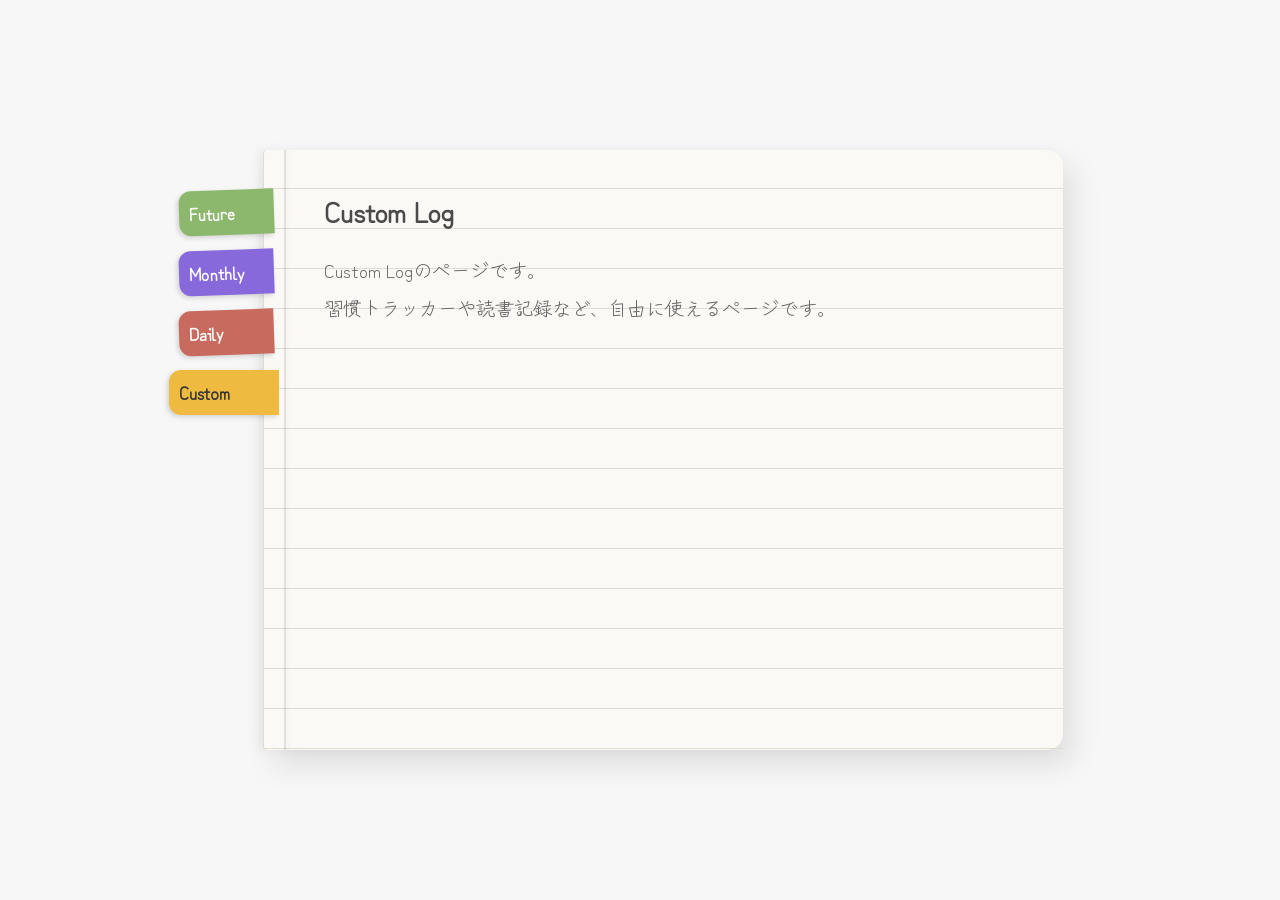
==== custom.html @ d4e5cf7d "custom.html" ====
<!DOCTYPE html>
<html lang="ja">
<head>
  <meta charset="UTF-8">
  <meta name="viewport" content="width=device-width, initial-scale=1.0">
  <title>バレットジャーナル - Custom Log</title>
  <link rel="preconnect" href="https://fonts.googleapis.com">
  <link rel="preconnect" href="https://fonts.gstatic.com" crossorigin>
  <link href="https://fonts.googleapis.com/css2?family=Zen+Kurenaido&display=swap" rel="stylesheet">
  <link rel="stylesheet" href="style.css">
</head>
<body>
  <div class="notebook-container">
    
    <!-- 目次風のサイドインデックス（リンクとして機能します） -->
    <nav class="index-tabs">
      <a href="future.html" class="tab-btn future-log ">Future</a>
      <a href="index.html" class="tab-btn monthly-log ">Monthly</a>
      <a href="daily.html" class="tab-btn daily-log ">Daily</a>
      <a href="custom.html" class="tab-btn custom-log active">Custom</a>
    </nav>

    <!-- ノートの中身 -->
    <main class="page-content">
      
      <h2 style="font-size: 1.8rem; margin-bottom: 20px;">Custom Log</h2>
      <p style="font-size: 1.2rem; color: #666; line-height: 2;">
        Custom Logのページです。<br>
        習慣トラッカーや読書記録など、自由に使えるページです。
      </p>

    </main>

  </div>

  <script src="app.js"></script>
</body>
</html>
---- style.css ----
:root {
  --bg-color: #f7f7f7;
  --page-color: #faf9f5;
  --text-color: #4a4a4a;
  --line-color: #e0dcd3;
  
  --color-future: #8cb86d;
  --color-monthly: #8769db;
  --color-daily: #c86b5e;
  --color-custom: #eebb40;
}

* {
  box-sizing: border-box;
  margin: 0;
  padding: 0;
}

body {
  font-family: 'Zen Kurenaido', sans-serif;
  background-color: var(--bg-color);
  color: var(--text-color);
  min-height: 100vh;
  display: flex;
  justify-content: center;
  align-items: center;
  padding: 20px;
}

/* ============================
   ノート（メモ帳）の質感
============================ */
.notebook-container {
  display: flex;
  position: relative;
  width: 100%;
  max-width: 800px;
  background-color: var(--page-color);
  border-radius: 4px 16px 16px 4px;
  box-shadow: 
    -5px 0 10px rgba(0,0,0,0.05),
    10px 15px 30px rgba(0,0,0,0.1);
  min-height: 600px;
  border-left: 1px solid #dcdcdc;
  margin-left: 45px; 
}

.notebook-container::before {
  content: "";
  position: absolute;
  top: 0;
  bottom: 0;
  left: 20px;
  width: 2px;
  background-color: rgba(0, 0, 0, 0.1);
  box-shadow: 2px 0 4px rgba(0,0,0,0.05);
}

/* ============================
   目次風のサイドインデックス（付箋）
============================ */
.index-tabs {
  position: absolute;
  left: -85px;
  top: 40px;
  display: flex;
  flex-direction: column;
  gap: 15px;
}

.tab-btn {
  display: block;
  text-decoration: none;
  font-family: 'Zen Kurenaido', sans-serif;
  font-size: 1.1rem;
  font-weight: bold;
  padding: 10px 15px 10px 10px;
  border: none;
  border-radius: 12px 0 0 12px;
  color: white;
  cursor: pointer;
  text-align: left;
  transform: rotate(-2deg);
  transition: transform 0.2s, width 0.2s;
  width: 95px; 
  box-shadow: -2px 2px 5px rgba(0,0,0,0.15);
}

.tab-btn:hover, .tab-btn.active {
  transform: translateX(-10px) rotate(0deg);
  width: 110px;
}

.future-log { background-color: var(--color-future); }
.monthly-log { background-color: var(--color-monthly); }
.daily-log { background-color: var(--color-daily); }
.custom-log { background-color: var(--color-custom); color: #333; }

/* ============================
   タブレット・スマホ用のレイアウト調整
============================ */
@media (max-width: 900px) {
  body {
    align-items: flex-start;
    padding: 15px;
  }
  
  .notebook-container {
    flex-direction: column;
    border-radius: 12px;
    margin-left: 0;
    min-height: auto;
  }
  
  .notebook-container::before {
    display: none;
  }

  .index-tabs {
    flex-direction: row;
    flex-wrap: wrap;
    position: relative;
    left: 0;
    top: 0;
    width: 100%;
    padding: 15px 10px;
    background: transparent;
    justify-content: center;
    gap: 8px;
  }
  
  .tab-btn {
    border-radius: 8px;
    transform: rotate(0) !important;
    width: auto !important;
    font-size: 1rem;
    padding: 8px 16px;
    box-shadow: 1px 2px 5px rgba(0,0,0,0.15);
    text-align: center;
  }
  
  .tab-btn:hover, .tab-btn.active {
    transform: translateY(-2px) !important;
    box-shadow: 1px 4px 8px rgba(0,0,0,0.15);
  }
}

/* ============================
   カレンダーエリア（ページの中身）
============================ */
.page-content {
  flex: 1;
  padding: 40px 30px 40px 60px;
  background-image: linear-gradient(var(--line-color) 1px, transparent 1px);
  background-size: 100% 40px;
  background-position: 0 38px;
}

@media (max-width: 900px) {
  .page-content {
    padding: 20px;
    background-size: 100% 35px;
    background-position: 0 33px;
  }
}

/* スマホ用（さらに画面が狭い場合）の余白調整 */
@media (max-width: 480px) {
  .page-content {
    padding: 15px 10px; /* 左右の余白を減らしてカレンダーの横幅を確保 */
  }
}

.calendar-header {
  display: flex;
  justify-content: space-between;
  align-items: center;
  margin-bottom: 30px;
  margin-top: -5px; 
}

.calendar-header h2 {
  font-size: 1.8rem;
  letter-spacing: 2px;
  font-weight: normal;
}

.nav-btn {
  font-family: 'Zen Kurenaido', sans-serif;
  background: none;
  border: none;
  font-size: 1.5rem;
  cursor: pointer;
  color: var(--text-color);
  padding: 5px 15px;
}
.nav-btn:hover { color: var(--color-monthly); }

/* ============================
   はみ出し防止のためのカレンダーグリッド設定
============================ */
.calendar-weekdays,
.calendar-grid {
  display: grid;
  /* 1frだと文字幅が優先されてはみ出すため、minmax(0, 1fr)を指定して強制的に収める */
  grid-template-columns: repeat(7, minmax(0, 1fr));
  gap: 10px;
  text-align: center;
  width: 100%;
}

@media (max-width: 900px) {
  .calendar-weekdays, .calendar-grid {
    gap: 4px;
  }
}

/* スマホ用（さらに画面が狭い場合）のグリッド間隔調整 */
@media (max-width: 480px) {
  .calendar-weekdays, .calendar-grid {
    gap: 2px;
  }
}

.calendar-weekdays {
  font-size: 1.1rem;
  color: #888;
  margin-bottom: 20px;
  border-bottom: 1px dashed var(--line-color);
  padding-bottom: 10px;
}

/* スマホ用の曜日文字サイズ縮小 */
@media (max-width: 480px) {
  .calendar-weekdays {
    font-size: 0.8rem;
  }
}

.calendar-day {
  aspect-ratio: 1;
  display: flex;
  align-items: center;
  justify-content: center;
  font-size: 1.3rem;
  cursor: pointer;
  transition: all 0.2s;
  border-radius: 255px 15px 225px 15px/15px 225px 15px 255px;
}

/* スマホ用の日付文字サイズ縮小 */
@media (max-width: 480px) {
  .calendar-day {
    font-size: 1rem;
  }
}

.calendar-day:hover {
  background-color: rgba(0,0,0,0.05);
}

.calendar-day.empty {
  cursor: default;
}

.calendar-day.today {
  border: 2px solid var(--color-daily);
  color: var(--color-daily);
  font-weight: bold;
}

/* ============================
   Daily Logの入力フォーム・リスト
============================ */
.journal-form {
  margin-bottom: 30px;
}

.attribute-selector {
  display: flex;
  flex-wrap: wrap;
  gap: 10px;
  margin-bottom: 15px;
}

.attribute-selector input[type="radio"] {
  display: none;
}

.attribute-selector label {
  font-family: 'Zen Kurenaido', sans-serif;
  font-size: 1.1rem;
  padding: 5px 15px;
  border-radius: 20px 5px 20px 5px / 5px 20px 5px 20px; /* 手書き風の枠 */
  border: 2px solid var(--text-color);
  color: var(--text-color);
  cursor: pointer;
  transition: all 0.2s;
}

.attribute-selector input[type="radio"]:checked + label {
  background-color: var(--text-color);
  color: var(--page-color);
  font-weight: bold;
}

.input-group {
  display: flex;
  gap: 10px;
}

/* ノートの罫線に直接書き込むようなデザイン */
.input-group input {
  flex: 1;
  font-family: 'Zen Kurenaido', sans-serif;
  font-size: 1.3rem;
  padding: 5px 10px;
  border: none;
  border-bottom: 2px dashed var(--line-color);
  background: transparent;
  color: var(--text-color);
  outline: none;
}

.input-group input:focus {
  border-bottom-color: var(--color-daily);
}

.submit-btn {
  font-family: 'Zen Kurenaido', sans-serif;
  font-size: 1.2rem;
  font-weight: bold;
  padding: 5px 20px;
  background-color: var(--color-daily);
  color: white;
  border: none;
  cursor: pointer;
  transition: transform 0.1s;
  border-radius: 255px 15px 225px 15px/15px 225px 15px 255px; /* 手書き風ボタン */
}

.submit-btn:hover {
  transform: translateY(-2px);
}

@media (max-width: 600px) {
  .input-group { flex-direction: column; }
  .submit-btn { padding: 10px; }
}

/* 記録リストのデザイン */
.journal-list {
  list-style: none;
  display: flex;
  flex-direction: column;
  gap: 20px;
  margin-top: 20px;
}

.journal-list li {
  font-size: 1.4rem;
  display: flex;
  flex-direction: column;
  border-bottom: 1px dashed var(--line-color);
  padding-bottom: 10px;
}

.attr-badge {
  font-size: 0.9rem;
  padding: 2px 10px;
  border-radius: 12px;
  color: white;
  width: fit-content;
  margin-bottom: 5px;
}
.attr-badge.to-be { background-color: var(--color-monthly); }
.attr-badge.to-do { background-color: var(--color-future); }
.attr-badge.free { background-color: #a0a0a0; }

.journal-content {
  line-height: 1.5;
  margin-left: 5px;
}

.journal-date {
  font-size: 0.9rem;
  color: #999;
  text-align: right;
  margin-top: 5px;
}

/* ============================
   Future Log のデザイン
============================ */
.month-select {
  font-family: 'Zen Kurenaido', sans-serif;
  font-size: 1.1rem;
  padding: 5px 10px;
  border: 2px dashed var(--line-color);
  background-color: transparent;
  color: var(--text-color);
  border-radius: 8px;
  outline: none;
  cursor: pointer;
}

.month-select:focus {
  border-color: var(--color-future);
}

.submit-btn.future-btn {
  background-color: var(--color-future);
}

/* 6ヶ月分の枠を並べるグリッド */
.future-grid {
  display: grid;
  grid-template-columns: repeat(2, 1fr); /* PCでは横2列 */
  gap: 20px;
  margin-top: 30px;
}

@media (max-width: 768px) {
  .future-grid {
    grid-template-columns: 1fr; /* スマホでは横1列 */
  }
}

/* 各月のボックス */
.future-month-box {
  background-color: rgba(255, 255, 255, 0.4);
  border: 1px solid var(--line-color);
  border-radius: 8px;
  padding: 15px;
  min-height: 150px;
  box-shadow: 1px 1px 4px rgba(0,0,0,0.02);
}

.future-month-title {
  font-size: 1.3rem;
  color: var(--color-future);
  border-bottom: 2px dashed var(--color-future);
  margin-bottom: 10px;
  padding-bottom: 5px;
}

.future-list {
  list-style: none;
  display: flex;
  flex-direction: column;
  gap: 8px;
}

.future-list li {
  font-size: 1.2rem;
  padding-left: 15px;
  position: relative;
}

/* 箇条書きのドット（バレット）を手書き風に */
.future-list li::before {
  content: "・";
  position: absolute;
  left: 0;
  color: var(--color-future);
  font-weight: bold;
}

/* ============================
   カレンダーマス内のタスクマーク
============================ */
.calendar-day {
  /* 数字とマークを縦に並べるために追加 */
  flex-direction: column;
}

.day-number {
  line-height: 1;
}

.day-marks {
  display: flex;
  gap: 3px;
  margin-top: 5px;
  height: 10px; /* マークの高さ */
}

.mark-icon {
  width: 10px;
  height: 10px;
}

/* 画像の赤枠四角 */
.mark-red-outline {
  border: 2px solid #df6853; 
  background: transparent;
}
/* 画像の黄色ベタ四角 */
.mark-yellow-solid {
  background: #f3c242; 
}


/* ============================
   マンスリータスク（月毎To-do）リスト
============================ */
.monthly-tasks-container {
  margin-top: 30px;
  padding-top: 20px;
  border-top: 1px dashed var(--line-color);
}

.task-item {
  display: flex;
  align-items: center;
  gap: 15px;
  margin-bottom: 12px;
}

.task-checkbox {
  width: 24px;
  height: 24px;
  cursor: pointer;
  transition: all 0.2s;
  /* 手書きの四角っぽく少し歪ませる */
  border-radius: 3px 2px 4px 2px / 2px 4px 2px 3px;
  position: relative;
}

/* 未完了時は色を薄くする */
.task-checkbox:not(.completed) {
  opacity: 0.2; 
}

/* 完了時の中にチェックマーク（任意） */
.task-checkbox.completed::after {
  content: '✔';
  font-family: sans-serif;
  position: absolute;
  top: -2px;
  left: 2px;
  font-size: 16px;
  color: #333;
}
.task-checkbox.mark-yellow-solid.completed::after {
  color: #fff; /* 黄色背景には白チェックが見やすい */
}

.task-label {
  font-family: 'Zen Kurenaido', sans-serif;
  font-size: 1.3rem;
  color: var(--text-color);
}

/* ============================
   Monthly Log: 今月の予定・目標エリア
============================ */
.monthly-goals-container {
  margin-top: 30px;
  padding-top: 20px;
  border-top: 2px dashed var(--color-monthly);
}

.monthly-goals-title {
  font-size: 1.4rem;
  color: var(--color-monthly);
  margin-bottom: 10px;
}

.monthly-goals-list {
  list-style: none;
  display: flex;
  flex-direction: column;
  gap: 10px;
}

.monthly-goals-list li {
  font-family: 'Zen Kurenaido', sans-serif;
  font-size: 1.3rem;
  padding-left: 20px;
  position: relative;
  color: var(--text-color);
}

/* 箇条書きのマーク（紫色） */
.monthly-goals-list li::before {
  content: "＊";
  position: absolute;
  left: 0;
  color: var(--color-monthly);
  font-weight: bold;
}

/* "予定なし" の時は箇条書きマークを消す */
.future-list li.empty-item::before,
.monthly-goals-list li.empty-item::before {
  content: none;
}

/* ============================
   予定・目標のチェックボックス化
============================ */
.monthly-goals-list li.goal-item {
  display: flex;
  align-items: center;
  gap: 10px;
  padding-left: 0; 
}

/* チェックボックスを置くので、＊マークは非表示にする */
.monthly-goals-list li.goal-item::before {
  content: none;
}

.goal-checkbox {
  width: 20px;
  height: 20px;
  accent-color: var(--color-monthly); /* チェック時の色を紫色に */
  cursor: pointer;
}

.goal-text {
  transition: all 0.2s;
}

/* チェックされたら取り消し線を引き、文字色を薄くする */
.goal-text.completed {
  text-decoration: line-through;
  color: #aaa;
}

/* ============================
   Future Log項目用のトラッカー色
============================ */
.mark-monthly-solid {
  background: var(--color-monthly); /* 紫色 */
}

/* Future Logのリストを習慣トラッカーと同じレイアウトにする */
.monthly-goals-list li.task-item {
  padding-left: 0; 
}
.monthly-goals-list li.task-item::before {
  content: none; /* 箇条書きの＊マークを消す */
}
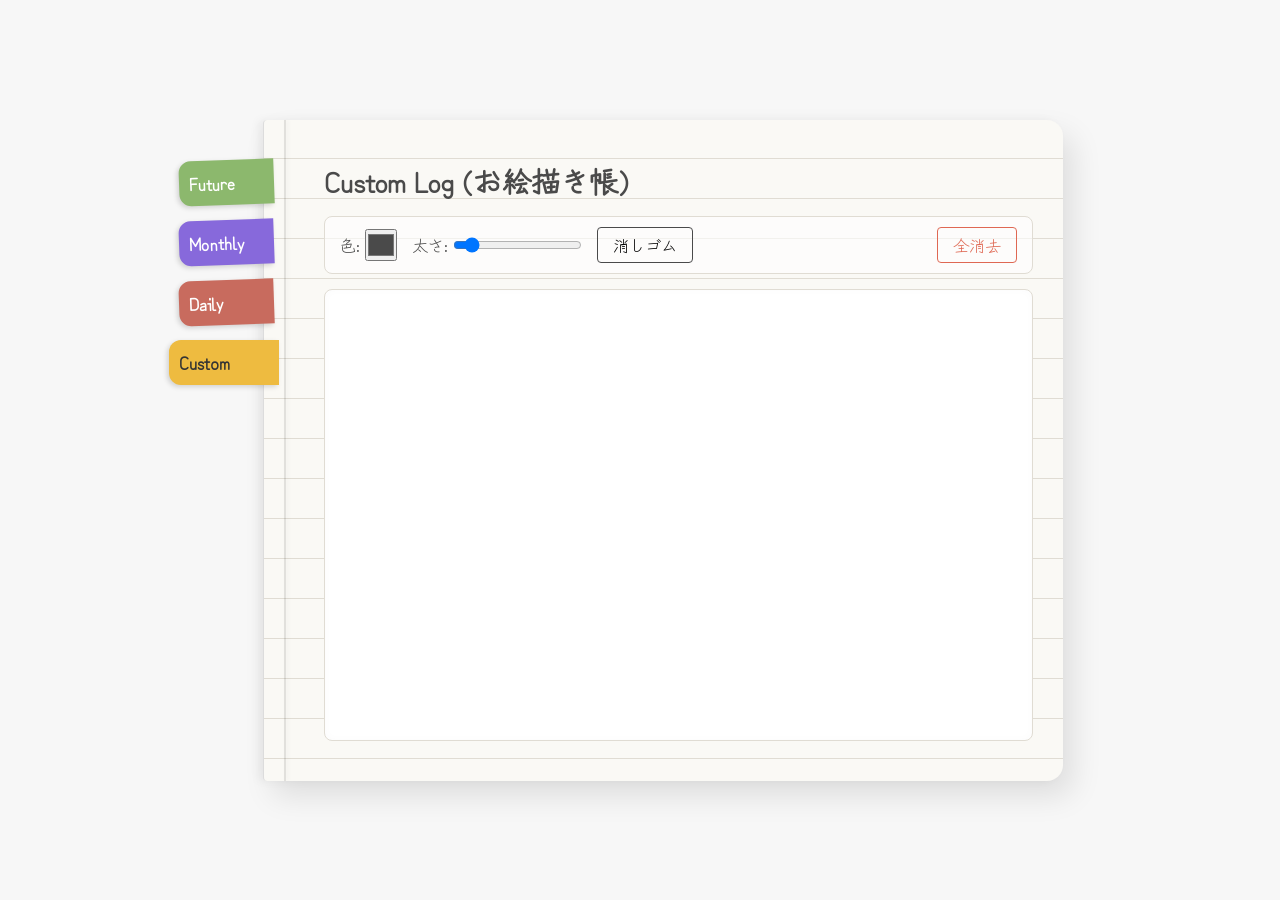
==== commit 897ad3d6: "custom.html" ====
--- a/custom.html
+++ b/custom.html
@@ -8,26 +8,101 @@
   <link rel="preconnect" href="https://fonts.gstatic.com" crossorigin>
   <link href="https://fonts.googleapis.com/css2?family=Zen+Kurenaido&display=swap" rel="stylesheet">
   <link rel="stylesheet" href="style.css">
+  <style>
+    /* Custom Log専用のスタイル調整 */
+    .canvas-container {
+      display: flex;
+      flex-direction: column;
+      gap: 15px;
+      margin-top: 15px;
+    }
+    .drawing-tools {
+      display: flex;
+      align-items: center;
+      gap: 15px;
+      flex-wrap: wrap;
+      background: rgba(255, 255, 255, 0.6);
+      padding: 10px 15px;
+      border-radius: 8px;
+      border: 1px solid var(--line-color);
+    }
+    .tool-group {
+      display: flex;
+      align-items: center;
+      gap: 5px;
+    }
+    .canvas-wrapper {
+      position: relative;
+      background-color: #ffffff;
+      border: 1px solid var(--line-color);
+      border-radius: 8px;
+      box-shadow: inset 0 0 10px rgba(0,0,0,0.02);
+      overflow: hidden;
+      cursor: crosshair;
+    }
+    #drawing-canvas {
+      display: block;
+      touch-action: none; /* スマホでスクロールせずに描画できるようにする */
+      width: 100%;
+      height: 450px;
+    }
+    .canvas-btn {
+      font-family: 'Zen Kurenaido', sans-serif;
+      font-size: 1rem;
+      padding: 5px 15px;
+      border: 1px solid var(--text-color);
+      background: transparent;
+      border-radius: 4px;
+      cursor: pointer;
+      transition: all 0.2s;
+    }
+    .canvas-btn:hover {
+      background: var(--text-color);
+      color: var(--page-color);
+    }
+    .canvas-btn.active-tool {
+      background: var(--color-custom);
+      border-color: var(--color-custom);
+      color: #333;
+      font-weight: bold;
+    }
+  </style>
 </head>
 <body>
   <div class="notebook-container">
     
-    <!-- 目次風のサイドインデックス（リンクとして機能します） -->
+    <!-- 目次風のサイドインデックス -->
     <nav class="index-tabs">
-      <a href="future.html" class="tab-btn future-log ">Future</a>
-      <a href="index.html" class="tab-btn monthly-log ">Monthly</a>
-      <a href="daily.html" class="tab-btn daily-log ">Daily</a>
+      <a href="future.html" class="tab-btn future-log">Future</a>
+      <a href="index.html" class="tab-btn monthly-log">Monthly</a>
+      <a href="daily.html" class="tab-btn daily-log">Daily</a>
       <a href="custom.html" class="tab-btn custom-log active">Custom</a>
     </nav>
 
     <!-- ノートの中身 -->
     <main class="page-content">
+      <h2 style="font-size: 1.8rem; margin-bottom: 10px;">Custom Log (お絵描き帳)</h2>
       
-      <h2 style="font-size: 1.8rem; margin-bottom: 20px;">Custom Log</h2>
-      <p style="font-size: 1.2rem; color: #666; line-height: 2;">
-        Custom Logのページです。<br>
-        習慣トラッカーや読書記録など、自由に使えるページです。
-      </p>
+      <div class="canvas-container">
+        <!-- ツールバー -->
+        <div class="drawing-tools">
+          <div class="tool-group">
+            <label>色:</label>
+            <input type="color" id="pen-color" value="#4a4a4a" class="color-picker" style="width:32px; height:32px;">
+          </div>
+          <div class="tool-group">
+            <label>太さ:</label>
+            <input type="range" id="pen-width" min="1" max="20" value="3" style="cursor:pointer;">
+          </div>
+          <button id="eraser-btn" class="canvas-btn">消しゴム</button>
+          <button id="clear-btn" class="canvas-btn" style="margin-left: auto; border-color: #df6853; color: #df6853;">全消去</button>
+        </div>
+
+        <!-- キャンバス本体 -->
+        <div class="canvas-wrapper">
+          <canvas id="drawing-canvas"></canvas>
+        </div>
+      </div>
 
     </main>
 
